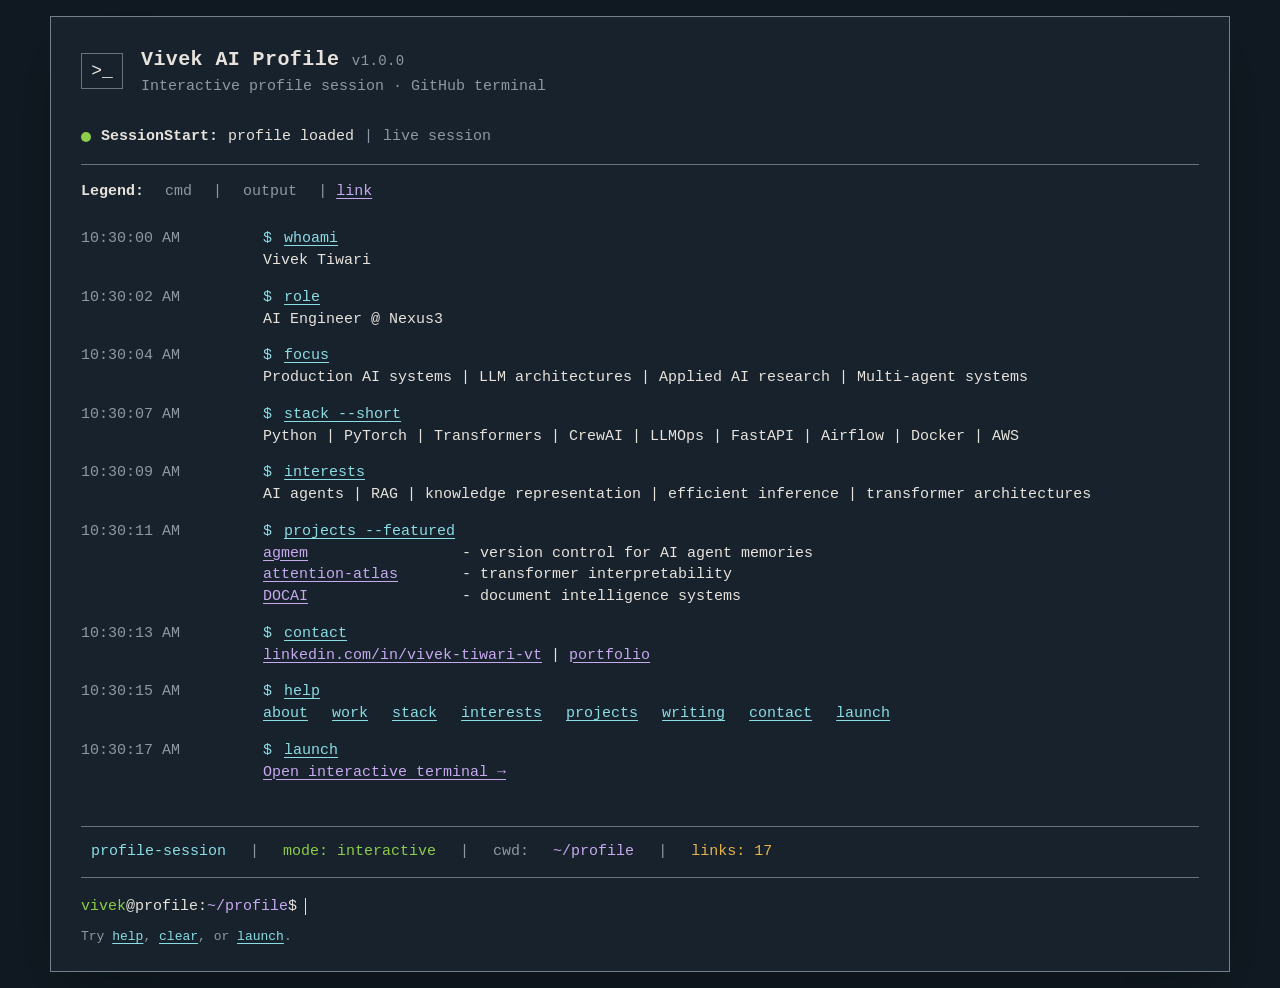
==== index.html @ c0fcd844 "feat: add interactive terminal profile" ====
<!doctype html>
<html lang="en">
  <head>
    <meta charset="utf-8">
    <meta http-equiv="refresh" content="0; url=terminal.html">
    <meta name="viewport" content="width=device-width, initial-scale=1">
    <title>Vivek AI Profile</title>
  </head>
  <body>
    <p><a href="terminal.html">Open Vivek's interactive terminal</a></p>
  </body>
</html>
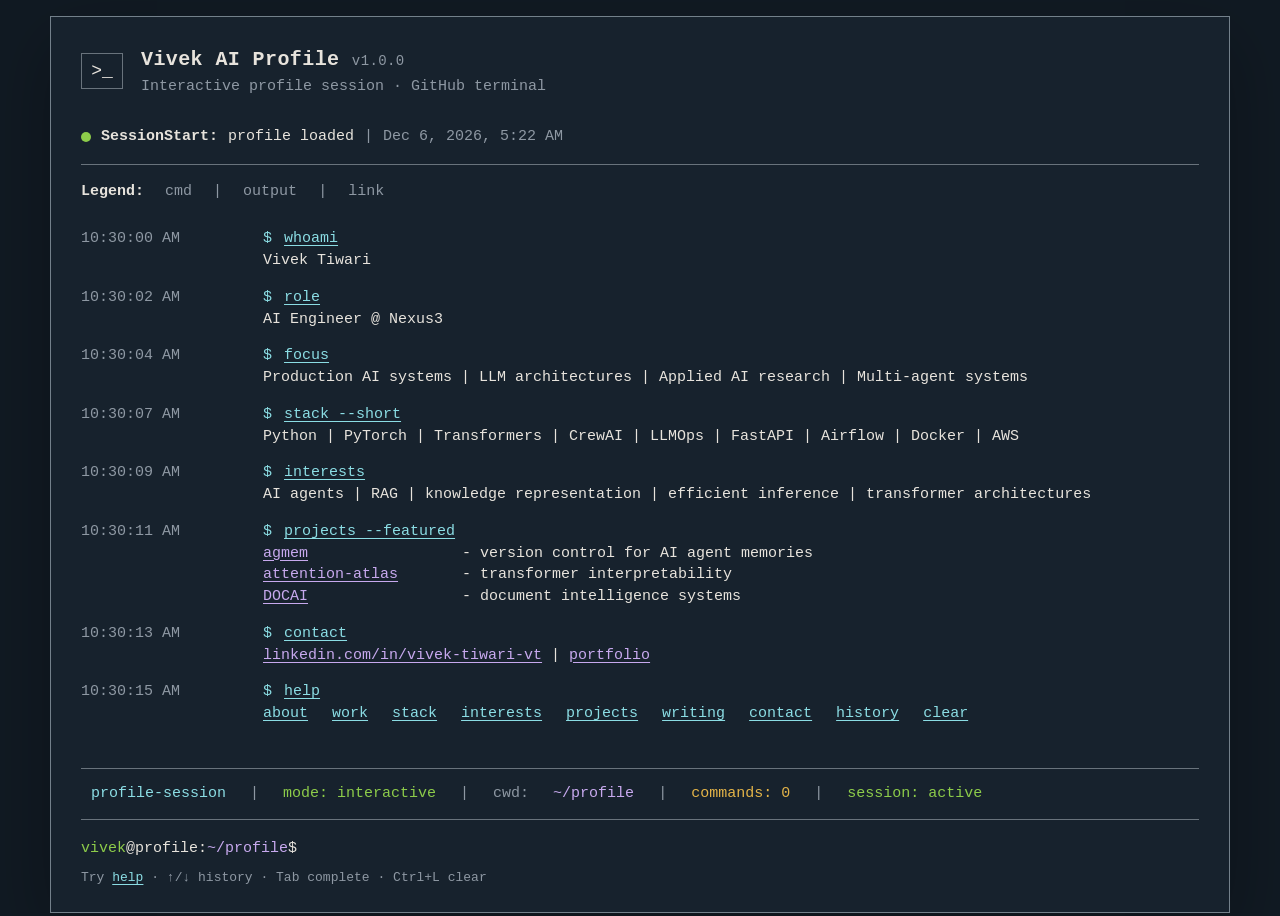
==== commit 2228c9ef: "feat: build interactive HTML profile terminal" ====
--- a/index.html
+++ b/index.html
@@ -2,11 +2,107 @@
 <html lang="en">
   <head>
     <meta charset="utf-8">
-    <meta http-equiv="refresh" content="0; url=terminal.html">
     <meta name="viewport" content="width=device-width, initial-scale=1">
+    <meta name="description" content="Interactive terminal profile for Vivek Tiwari, AI Engineer at Nexus3.">
     <title>Vivek AI Profile</title>
+    <link rel="stylesheet" href="terminal.css">
   </head>
   <body>
-    <p><a href="terminal.html">Open Vivek's interactive terminal</a></p>
+    <main class="terminal-shell" aria-label="Vivek AI Profile interactive terminal">
+      <header class="terminal-header">
+        <div class="terminal-mark" aria-hidden="true">&gt;_</div>
+        <div>
+          <h1>Vivek AI Profile <span>v1.0.0</span></h1>
+          <p>Interactive profile session · GitHub terminal</p>
+        </div>
+      </header>
+
+      <div class="session-line">
+        <span class="status-dot" aria-hidden="true"></span>
+        <strong>SessionStart:</strong> profile loaded
+        <span class="muted">|</span>
+        <time class="muted" id="session-time">live session</time>
+      </div>
+
+      <section class="terminal-output" id="output" role="log" aria-label="Terminal output" aria-live="off">
+        <p class="legend"><strong>Legend:</strong> <span>cmd</span> <i>|</i> <span>output</span> <i>|</i> <span>link</span></p>
+
+        <div id="scrollback">
+          <div class="command-block">
+            <div class="command-line"><time>10:30:00 AM</time><span class="prompt">$</span><button data-command="whoami">whoami</button></div>
+            <div class="command-result">Vivek Tiwari</div>
+          </div>
+
+          <div class="command-block">
+            <div class="command-line"><time>10:30:02 AM</time><span class="prompt">$</span><button data-command="role">role</button></div>
+            <div class="command-result">AI Engineer @ Nexus3</div>
+          </div>
+
+          <div class="command-block">
+            <div class="command-line"><time>10:30:04 AM</time><span class="prompt">$</span><button data-command="focus">focus</button></div>
+            <div class="command-result">Production AI systems | LLM architectures | Applied AI research | Multi-agent systems</div>
+          </div>
+
+          <div class="command-block">
+            <div class="command-line"><time>10:30:07 AM</time><span class="prompt">$</span><button data-command="stack --short">stack --short</button></div>
+            <div class="command-result">Python | PyTorch | Transformers | CrewAI | LLMOps | FastAPI | Airflow | Docker | AWS</div>
+          </div>
+
+          <div class="command-block">
+            <div class="command-line"><time>10:30:09 AM</time><span class="prompt">$</span><button data-command="interests">interests</button></div>
+            <div class="command-result">AI agents | RAG | knowledge representation | efficient inference | transformer architectures</div>
+          </div>
+
+          <div class="command-block">
+            <div class="command-line"><time>10:30:11 AM</time><span class="prompt">$</span><button data-command="projects --featured">projects --featured</button></div>
+            <div class="command-result project-result">
+              <a href="https://github.com/vivek-tiwari-vt/agmem" target="_blank" rel="noreferrer">agmem</a><span> - version control for AI agent memories</span><br>
+              <a href="https://github.com/vivek-tiwari-vt/attention-atlas" target="_blank" rel="noreferrer">attention-atlas</a><span> - transformer interpretability</span><br>
+              <a href="https://github.com/vivek-tiwari-vt/DOCAI" target="_blank" rel="noreferrer">DOCAI</a><span> - document intelligence systems</span>
+            </div>
+          </div>
+
+          <div class="command-block">
+            <div class="command-line"><time>10:30:13 AM</time><span class="prompt">$</span><button data-command="contact">contact</button></div>
+            <div class="command-result"><a href="https://www.linkedin.com/in/vivek-tiwari-vt/" target="_blank" rel="noreferrer">linkedin.com/in/vivek-tiwari-vt</a><span> | </span><a href="https://secretive-hemisphere-799.notion.site/PORTFOLIO-1d146a2a24148073bad5e159fe3a9106" target="_blank" rel="noreferrer">portfolio</a></div>
+          </div>
+
+          <div class="command-block">
+            <div class="command-line"><time>10:30:15 AM</time><span class="prompt">$</span><button data-command="help">help</button></div>
+            <div class="command-result command-links">
+              <button data-command="about">about</button>
+              <button data-command="work">work</button>
+              <button data-command="stack">stack</button>
+              <button data-command="interests">interests</button>
+              <button data-command="projects">projects</button>
+              <button data-command="writing">writing</button>
+              <button data-command="contact">contact</button>
+              <button data-command="history">history</button>
+              <button data-command="clear">clear</button>
+            </div>
+          </div>
+        </div>
+
+        <p class="sr-only" id="announcement" aria-live="polite"></p>
+      </section>
+
+      <footer class="status-bar" aria-label="Terminal status">
+        <span class="cyan">profile-session</span><i>|</i>
+        <span class="green">mode: interactive</span><i>|</i>
+        <span class="muted">cwd: </span><span class="purple">~/profile</span><i>|</i>
+        <span class="amber">commands: <span id="command-count">0</span></span><i>|</i>
+        <span class="green">session: active</span>
+      </footer>
+
+      <form class="shell-form" id="shell-form">
+        <label for="shell-input"><span class="green">vivek</span>@profile:<span class="purple">~/profile</span>$</label>
+        <input id="shell-input" name="command" autocomplete="off" spellcheck="false" aria-label="Enter a profile command" aria-describedby="shell-help">
+      </form>
+      <p class="shell-help" id="shell-help">Try <button type="button" data-command="help">help</button> · ↑/↓ history · Tab complete · Ctrl+L clear</p>
+      <noscript>
+        <p class="noscript-note">JavaScript is disabled. Visit <a href="https://www.linkedin.com/in/vivek-tiwari-vt/">LinkedIn</a> or the <a href="https://secretive-hemisphere-799.notion.site/PORTFOLIO-1d146a2a24148073bad5e159fe3a9106">portfolio</a>.</p>
+      </noscript>
+    </main>
+    <script src="terminal.js"></script>
   </body>
 </html>
--- a/terminal.css
+++ b/terminal.css
@@ -0,0 +1,165 @@
+:root {
+  color-scheme: dark;
+  --background: #17222d;
+  --surface: #1b2733;
+  --text: #e7e3dc;
+  --muted: #8e98a3;
+  --line: #69737c;
+  --cyan: #8bdde4;
+  --green: #8dcc4a;
+  --purple: #c7a9ee;
+  --amber: #e4b448;
+}
+
+* { box-sizing: border-box; }
+
+html { min-width: 320px; scroll-behavior: smooth; }
+
+body {
+  margin: 0;
+  min-height: 100vh;
+  background: #111a23;
+  color: var(--text);
+  font-family: "SFMono-Regular", "Cascadia Code", "Roboto Mono", Menlo, Consolas, monospace;
+  font-size: 15px;
+  line-height: 1.45;
+}
+
+button, input { font: inherit; }
+
+button {
+  padding: 0;
+  border: 0;
+  background: none;
+  color: var(--cyan);
+  cursor: pointer;
+  text-decoration: underline;
+  text-decoration-thickness: 1px;
+  text-underline-offset: 3px;
+}
+
+button:hover, button:focus-visible, a:hover, a:focus-visible { color: var(--purple); }
+
+button:focus-visible, a:focus-visible, input:focus-visible {
+  outline: 1px solid var(--cyan);
+  outline-offset: 4px;
+}
+
+a { color: var(--purple); text-decoration: underline; text-underline-offset: 3px; }
+
+.terminal-shell {
+  width: min(1180px, calc(100% - 32px));
+  min-height: calc(100vh - 32px);
+  margin: 16px auto;
+  padding: 28px 30px 24px;
+  background: var(--background);
+  border: 1px solid #73808a;
+  box-shadow: 0 24px 70px rgba(0, 0, 0, .28);
+}
+
+.terminal-header { display: flex; align-items: center; gap: 18px; }
+.terminal-mark {
+  display: grid;
+  width: 42px;
+  height: 36px;
+  place-items: center;
+  border: 1px solid var(--line);
+  color: var(--text);
+  font-size: 18px;
+}
+h1 { margin: 0; font-size: 20px; letter-spacing: .02em; }
+h1 span { color: var(--muted); font-size: 14px; font-weight: 400; }
+.terminal-header p { margin: 2px 0 0; color: var(--muted); }
+
+.session-line {
+  display: flex;
+  align-items: center;
+  gap: 10px;
+  margin: 28px 0 0;
+  padding-bottom: 16px;
+  border-bottom: 1px solid var(--line);
+}
+.status-dot { width: 10px; height: 10px; border-radius: 50%; background: var(--green); }
+.muted { color: var(--muted); }
+
+.terminal-output { padding: 16px 0 10px; }
+.terminal-output:focus { outline: 0; }
+.legend { margin: 0 0 26px; color: var(--muted); }
+.legend strong { color: var(--text); }
+.legend span, .legend i { margin-left: 12px; }
+i { color: var(--muted); font-style: normal; }
+
+.command-block { margin: 0 0 15px; }
+.command-line { display: grid; grid-template-columns: 170px auto 1fr; align-items: baseline; column-gap: 12px; }
+time { color: var(--muted); }
+.prompt { color: var(--cyan); }
+.command-line button { justify-self: start; color: var(--cyan); text-align: left; }
+.typed-command { color: var(--cyan); }
+.command-result { margin-left: 182px; color: var(--text); }
+.project-result a { display: inline-block; min-width: 190px; }
+.project-result span { color: var(--text); }
+.command-links { display: flex; flex-wrap: wrap; gap: 10px 24px; }
+.help-gap { white-space: pre; }
+.history-number { display: inline-block; width: 28px; color: var(--muted); }
+.command-block-new { padding-top: 14px; border-top: 1px dashed rgba(105, 115, 124, .55); }
+
+.interactive-session { margin: 22px 0 4px; padding-top: 14px; border-top: 1px dashed var(--line); }
+.interactive-session .command-line { grid-template-columns: 170px auto 1fr; }
+
+.status-bar {
+  display: flex;
+  flex-wrap: wrap;
+  gap: 10px 24px;
+  align-items: center;
+  margin-top: 18px;
+  padding: 14px 10px;
+  border-top: 1px solid var(--line);
+  border-bottom: 1px solid var(--line);
+}
+.cyan { color: var(--cyan); }
+.green { color: var(--green); }
+.purple { color: var(--purple); }
+.amber { color: var(--amber); }
+
+.shell-form { display: flex; gap: 8px; margin-top: 18px; align-items: center; }
+.shell-form label { white-space: nowrap; }
+.shell-form input {
+  width: min(420px, 100%);
+  padding: 0;
+  border: 0;
+  outline: 0;
+  background: transparent;
+  color: var(--text);
+  caret-color: var(--text);
+}
+.shell-help { margin: 10px 0 0; color: var(--muted); font-size: 13px; }
+.noscript-note { color: var(--muted); }
+.sr-only {
+  position: absolute;
+  width: 1px;
+  height: 1px;
+  padding: 0;
+  margin: -1px;
+  overflow: hidden;
+  clip: rect(0, 0, 0, 0);
+  white-space: nowrap;
+  border: 0;
+}
+
+@media (prefers-reduced-motion: reduce) {
+  html { scroll-behavior: auto; }
+  .command-block-new { animation: none; }
+}
+
+@media (max-width: 760px) {
+  body { font-size: 13px; }
+  .terminal-shell { width: 100%; min-height: 100vh; margin: 0; padding: 20px 16px; border: 0; }
+  .command-line { grid-template-columns: 92px auto 1fr; column-gap: 8px; }
+  .command-result { margin-left: 100px; }
+  .project-result a { min-width: auto; margin-right: 8px; }
+  .project-result span { display: inline; }
+  .status-bar { gap: 8px 12px; }
+  .status-bar i { display: none; }
+  .shell-form { align-items: flex-start; flex-direction: column; gap: 4px; }
+  .shell-form input { width: 100%; min-height: 36px; }
+}
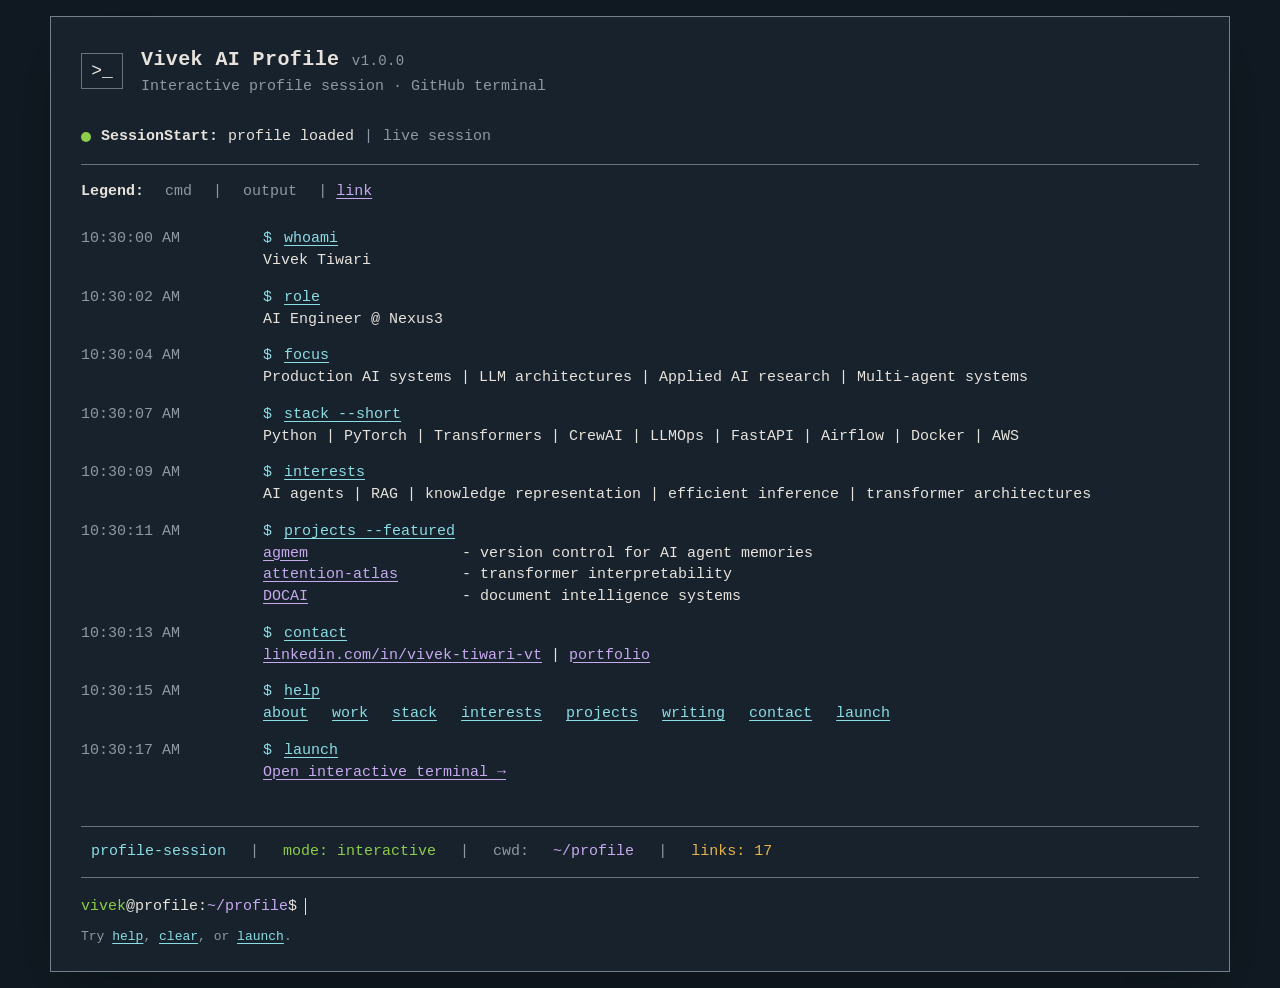
==== commit ecf35f9e: "Revert "feat: build interactive HTML profile terminal" This reverts commit 2228c9ef2641be1b4be6fc1c4" ====
--- a/index.html
+++ b/index.html
@@ -2,107 +2,11 @@
 <html lang="en">
   <head>
     <meta charset="utf-8">
+    <meta http-equiv="refresh" content="0; url=terminal.html">
     <meta name="viewport" content="width=device-width, initial-scale=1">
-    <meta name="description" content="Interactive terminal profile for Vivek Tiwari, AI Engineer at Nexus3.">
     <title>Vivek AI Profile</title>
-    <link rel="stylesheet" href="terminal.css">
   </head>
   <body>
-    <main class="terminal-shell" aria-label="Vivek AI Profile interactive terminal">
-      <header class="terminal-header">
-        <div class="terminal-mark" aria-hidden="true">&gt;_</div>
-        <div>
-          <h1>Vivek AI Profile <span>v1.0.0</span></h1>
-          <p>Interactive profile session · GitHub terminal</p>
-        </div>
-      </header>
-
-      <div class="session-line">
-        <span class="status-dot" aria-hidden="true"></span>
-        <strong>SessionStart:</strong> profile loaded
-        <span class="muted">|</span>
-        <time class="muted" id="session-time">live session</time>
-      </div>
-
-      <section class="terminal-output" id="output" role="log" aria-label="Terminal output" aria-live="off">
-        <p class="legend"><strong>Legend:</strong> <span>cmd</span> <i>|</i> <span>output</span> <i>|</i> <span>link</span></p>
-
-        <div id="scrollback">
-          <div class="command-block">
-            <div class="command-line"><time>10:30:00 AM</time><span class="prompt">$</span><button data-command="whoami">whoami</button></div>
-            <div class="command-result">Vivek Tiwari</div>
-          </div>
-
-          <div class="command-block">
-            <div class="command-line"><time>10:30:02 AM</time><span class="prompt">$</span><button data-command="role">role</button></div>
-            <div class="command-result">AI Engineer @ Nexus3</div>
-          </div>
-
-          <div class="command-block">
-            <div class="command-line"><time>10:30:04 AM</time><span class="prompt">$</span><button data-command="focus">focus</button></div>
-            <div class="command-result">Production AI systems | LLM architectures | Applied AI research | Multi-agent systems</div>
-          </div>
-
-          <div class="command-block">
-            <div class="command-line"><time>10:30:07 AM</time><span class="prompt">$</span><button data-command="stack --short">stack --short</button></div>
-            <div class="command-result">Python | PyTorch | Transformers | CrewAI | LLMOps | FastAPI | Airflow | Docker | AWS</div>
-          </div>
-
-          <div class="command-block">
-            <div class="command-line"><time>10:30:09 AM</time><span class="prompt">$</span><button data-command="interests">interests</button></div>
-            <div class="command-result">AI agents | RAG | knowledge representation | efficient inference | transformer architectures</div>
-          </div>
-
-          <div class="command-block">
-            <div class="command-line"><time>10:30:11 AM</time><span class="prompt">$</span><button data-command="projects --featured">projects --featured</button></div>
-            <div class="command-result project-result">
-              <a href="https://github.com/vivek-tiwari-vt/agmem" target="_blank" rel="noreferrer">agmem</a><span> - version control for AI agent memories</span><br>
-              <a href="https://github.com/vivek-tiwari-vt/attention-atlas" target="_blank" rel="noreferrer">attention-atlas</a><span> - transformer interpretability</span><br>
-              <a href="https://github.com/vivek-tiwari-vt/DOCAI" target="_blank" rel="noreferrer">DOCAI</a><span> - document intelligence systems</span>
-            </div>
-          </div>
-
-          <div class="command-block">
-            <div class="command-line"><time>10:30:13 AM</time><span class="prompt">$</span><button data-command="contact">contact</button></div>
-            <div class="command-result"><a href="https://www.linkedin.com/in/vivek-tiwari-vt/" target="_blank" rel="noreferrer">linkedin.com/in/vivek-tiwari-vt</a><span> | </span><a href="https://secretive-hemisphere-799.notion.site/PORTFOLIO-1d146a2a24148073bad5e159fe3a9106" target="_blank" rel="noreferrer">portfolio</a></div>
-          </div>
-
-          <div class="command-block">
-            <div class="command-line"><time>10:30:15 AM</time><span class="prompt">$</span><button data-command="help">help</button></div>
-            <div class="command-result command-links">
-              <button data-command="about">about</button>
-              <button data-command="work">work</button>
-              <button data-command="stack">stack</button>
-              <button data-command="interests">interests</button>
-              <button data-command="projects">projects</button>
-              <button data-command="writing">writing</button>
-              <button data-command="contact">contact</button>
-              <button data-command="history">history</button>
-              <button data-command="clear">clear</button>
-            </div>
-          </div>
-        </div>
-
-        <p class="sr-only" id="announcement" aria-live="polite"></p>
-      </section>
-
-      <footer class="status-bar" aria-label="Terminal status">
-        <span class="cyan">profile-session</span><i>|</i>
-        <span class="green">mode: interactive</span><i>|</i>
-        <span class="muted">cwd: </span><span class="purple">~/profile</span><i>|</i>
-        <span class="amber">commands: <span id="command-count">0</span></span><i>|</i>
-        <span class="green">session: active</span>
-      </footer>
-
-      <form class="shell-form" id="shell-form">
-        <label for="shell-input"><span class="green">vivek</span>@profile:<span class="purple">~/profile</span>$</label>
-        <input id="shell-input" name="command" autocomplete="off" spellcheck="false" aria-label="Enter a profile command" aria-describedby="shell-help">
-      </form>
-      <p class="shell-help" id="shell-help">Try <button type="button" data-command="help">help</button> · ↑/↓ history · Tab complete · Ctrl+L clear</p>
-      <noscript>
-        <p class="noscript-note">JavaScript is disabled. Visit <a href="https://www.linkedin.com/in/vivek-tiwari-vt/">LinkedIn</a> or the <a href="https://secretive-hemisphere-799.notion.site/PORTFOLIO-1d146a2a24148073bad5e159fe3a9106">portfolio</a>.</p>
-      </noscript>
-    </main>
-    <script src="terminal.js"></script>
+    <p><a href="terminal.html">Open Vivek's interactive terminal</a></p>
   </body>
 </html>
